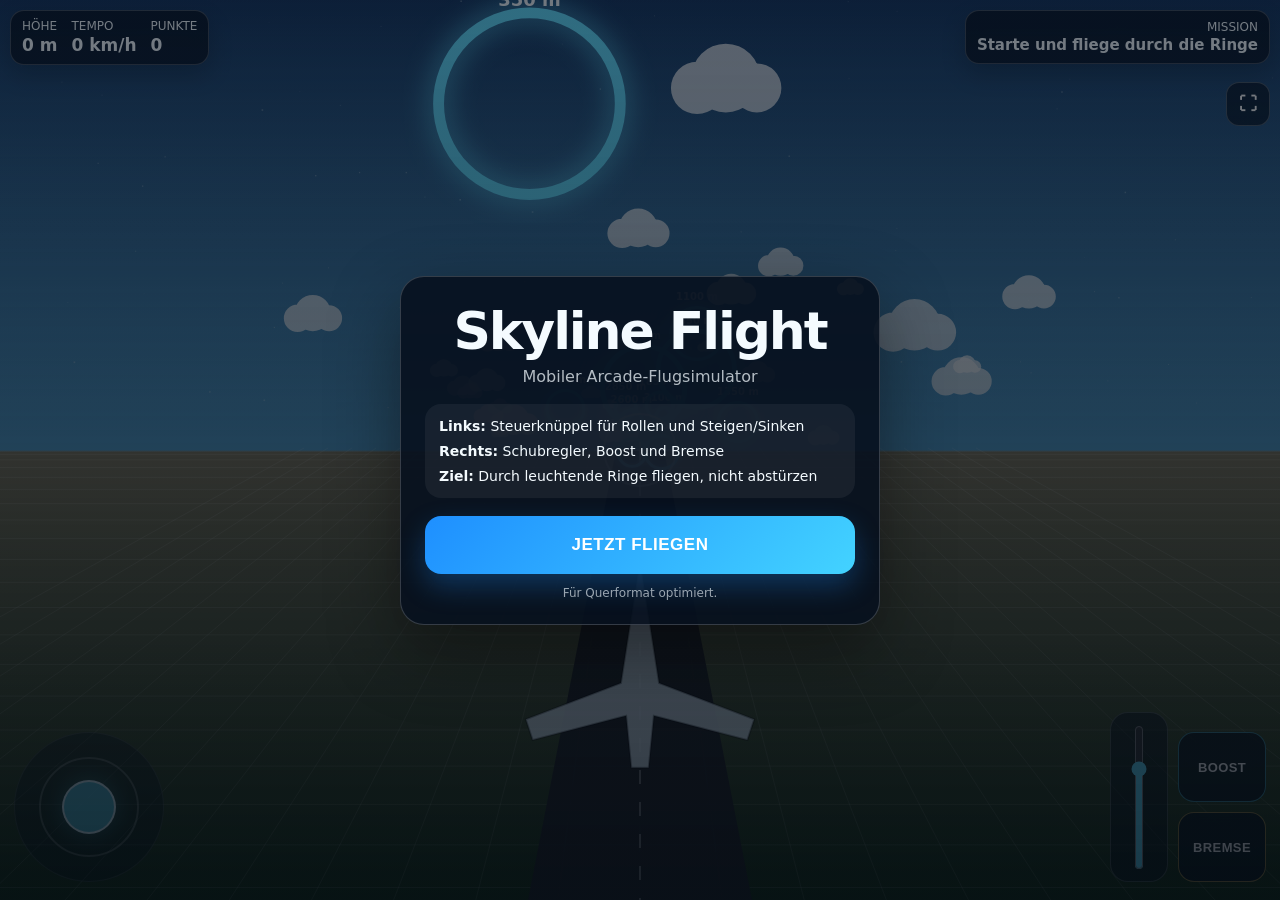
==== flugsimulator/index.html @ 81678285 "Mobiler Flugsimulator hinzufügen" ====
<!doctype html>
<html lang="de">
<head>
<meta charset="utf-8">
<meta name="viewport" content="width=device-width, initial-scale=1, viewport-fit=cover, user-scalable=no">
<meta name="theme-color" content="#07111f">
<meta name="apple-mobile-web-app-capable" content="yes">
<meta name="apple-mobile-web-app-status-bar-style" content="black-translucent">
<title>Skyline Flight</title>
<style>
:root{--ui:rgba(8,18,32,.76);--line:rgba(255,255,255,.22);--text:#f4fbff;--accent:#66e0ff}
*{box-sizing:border-box;-webkit-tap-highlight-color:transparent}
html,body{margin:0;width:100%;height:100%;overflow:hidden;background:#07111f;color:var(--text);font-family:system-ui,-apple-system,BlinkMacSystemFont,"Segoe UI",sans-serif;touch-action:none;overscroll-behavior:none;-webkit-user-select:none;user-select:none}
#game{position:fixed;inset:0;width:100%;height:100%;display:block;background:#07111f}
.hud{position:fixed;inset:0;pointer-events:none}.topbar{position:absolute;top:max(10px,env(safe-area-inset-top));left:10px;right:10px;display:flex;gap:8px;justify-content:space-between;align-items:flex-start}.panel{background:var(--ui);border:1px solid var(--line);backdrop-filter:blur(8px);border-radius:14px;padding:9px 11px;box-shadow:0 10px 25px rgba(0,0,0,.2)}.stats{display:grid;grid-template-columns:repeat(3,auto);gap:8px 14px;font-size:12px;line-height:1.1}.stat b{display:block;font-size:17px;margin-top:3px}.mission{max-width:46vw;font-size:12px;text-align:right}.mission b{display:block;font-size:15px;margin-top:2px}.centerMark{position:absolute;left:50%;top:50%;width:74px;height:74px;transform:translate(-50%,-50%);border:2px solid rgba(255,255,255,.58);border-radius:50%}.centerMark:before,.centerMark:after{content:"";position:absolute;background:rgba(255,255,255,.62)}.centerMark:before{width:92px;height:2px;left:-11px;top:34px}.centerMark:after{width:2px;height:18px;left:34px;top:27px}
.controls{position:fixed;inset:0;pointer-events:none}.stickZone{position:absolute;left:14px;bottom:max(18px,env(safe-area-inset-bottom));width:150px;height:150px;border-radius:50%;background:rgba(8,18,32,.34);border:1px solid rgba(255,255,255,.12);pointer-events:auto}.stickBase{position:absolute;inset:24px;border-radius:50%;border:2px solid rgba(255,255,255,.22)}.stickKnob{position:absolute;left:50%;top:50%;width:54px;height:54px;margin:-27px;border-radius:50%;background:rgba(102,224,255,.75);border:2px solid rgba(255,255,255,.7);box-shadow:0 0 24px rgba(102,224,255,.32)}.rightControls{position:absolute;right:14px;bottom:max(18px,env(safe-area-inset-bottom));display:flex;align-items:flex-end;gap:10px;pointer-events:auto}.throttleWrap{width:58px;height:170px;background:rgba(8,18,32,.5);border:1px solid var(--line);border-radius:18px;padding:10px 12px;display:flex;justify-content:center;align-items:center}input[type=range]{writing-mode:vertical-lr;direction:rtl;width:28px;height:145px;accent-color:var(--accent)}.buttons{display:grid;gap:10px}button{border:1px solid rgba(255,255,255,.25);color:white;background:rgba(8,18,32,.68);backdrop-filter:blur(8px);border-radius:16px;font-weight:800;letter-spacing:.03em}.bigBtn{width:88px;height:70px;font-size:13px}#brakeBtn{border-color:rgba(255,207,102,.55)}#boostBtn{border-color:rgba(102,224,255,.55)}#fullscreenBtn{position:absolute;right:10px;top:82px;width:44px;height:44px;border-radius:13px;pointer-events:auto;font-size:18px}
.overlay{position:fixed;inset:0;display:grid;place-items:center;padding:24px;background:linear-gradient(rgba(3,10,20,.52),rgba(3,10,20,.78));z-index:5}.card{width:min(480px,100%);padding:24px;border-radius:24px;background:rgba(7,17,31,.9);border:1px solid rgba(255,255,255,.18);box-shadow:0 25px 70px rgba(0,0,0,.42);text-align:center}h1{margin:0 0 6px;font-size:clamp(30px,8vw,52px);letter-spacing:-.04em}.subtitle{opacity:.72;margin:0 0 18px}.how{display:grid;gap:9px;text-align:left;margin:18px 0;padding:14px;border-radius:16px;background:rgba(255,255,255,.055);font-size:14px}.start{width:100%;height:58px;background:linear-gradient(135deg,#1e8fff,#43d3ff);border:none;font-size:17px;box-shadow:0 12px 28px rgba(30,143,255,.28)}.small{font-size:12px;opacity:.62;margin-top:12px}.hidden{display:none!important}.message{position:absolute;left:50%;top:18%;transform:translateX(-50%);font-weight:900;font-size:clamp(18px,4.5vw,30px);text-shadow:0 2px 12px black;opacity:0;transition:opacity .2s}.message.show{opacity:1}@media(max-height:600px){.stickZone{width:120px;height:120px}.stickBase{inset:18px}.rightControls{transform:scale(.9);transform-origin:right bottom}.stats{font-size:10px}.stat b{font-size:14px}}
</style>
</head>
<body>
<canvas id="game"></canvas>
<div class="hud"><div class="topbar"><div class="panel stats"><div class="stat">HÖHE<b id="alt">0 m</b></div><div class="stat">TEMPO<b id="speed">0 km/h</b></div><div class="stat">PUNKTE<b id="score">0</b></div></div><div class="panel mission">MISSION<b id="mission">Starte und fliege durch die Ringe</b></div></div><div class="centerMark"></div><div id="message" class="message">CHECKPOINT</div></div>
<div class="controls"><div id="stickZone" class="stickZone"><div class="stickBase"></div><div id="stickKnob" class="stickKnob"></div></div><div class="rightControls"><div class="throttleWrap"><input id="throttle" type="range" min="0" max="100" value="72" aria-label="Schub"></div><div class="buttons"><button id="boostBtn" class="bigBtn">BOOST</button><button id="brakeBtn" class="bigBtn">BREMSE</button></div></div><button id="fullscreenBtn" aria-label="Vollbild">⛶</button></div>
<div id="startOverlay" class="overlay"><div class="card"><h1>Skyline Flight</h1><p class="subtitle">Mobiler Arcade-Flugsimulator</p><div class="how"><div><b>Links:</b> Steuerknüppel für Rollen und Steigen/Sinken</div><div><b>Rechts:</b> Schubregler, Boost und Bremse</div><div><b>Ziel:</b> Durch leuchtende Ringe fliegen, nicht abstürzen</div></div><button id="startBtn" class="start">JETZT FLIEGEN</button><div class="small">Für Querformat optimiert.</div></div></div>
<div id="gameOver" class="overlay hidden"><div class="card"><h1>Flug beendet</h1><p id="finalText" class="subtitle"></p><button id="restartBtn" class="start">NOCHMAL STARTEN</button></div></div>
<script>
(()=>{
const canvas=document.getElementById('game'),ctx=canvas.getContext('2d',{alpha:false}),altEl=document.getElementById('alt'),speedEl=document.getElementById('speed'),scoreEl=document.getElementById('score'),missionEl=document.getElementById('mission'),msgEl=document.getElementById('message'),throttleEl=document.getElementById('throttle'),stickZone=document.getElementById('stickZone'),stickKnob=document.getElementById('stickKnob'),startOverlay=document.getElementById('startOverlay'),gameOver=document.getElementById('gameOver'),finalText=document.getElementById('finalText');
let W=innerWidth,H=innerHeight,dpr=Math.min(devicePixelRatio||1,2),running=false,last=0,score=0,ringsPassed=0,boost=false,braking=false,stick={x:0,y:0,active:false,id:null},clouds=[],rings=[],stars=[],messageTimer=0;
const plane={x:0,y:55,z:0,speed:42,yaw:0,pitch:0,roll:0,vy:0};
function resize(){W=innerWidth;H=innerHeight;dpr=Math.min(devicePixelRatio||1,2);canvas.width=W*dpr;canvas.height=H*dpr;canvas.style.width=W+'px';canvas.style.height=H+'px';ctx.setTransform(dpr,0,0,dpr,0,0)}addEventListener('resize',resize,{passive:true});resize();
const rand=(a,b)=>a+Math.random()*(b-a);function makeRing(z){return{x:rand(-180,180),y:rand(45,210),z,rad:rand(26,42),hit:false}}
function resetWorld(){Object.assign(plane,{x:0,y:55,z:0,speed:42,yaw:0,pitch:0,roll:0,vy:0});score=0;ringsPassed=0;throttleEl.value=72;clouds=Array.from({length:26},()=>({x:rand(-420,420),y:rand(70,260),z:rand(250,2200),s:rand(18,55)}));rings=[];for(let i=0;i<12;i++)rings.push(makeRing(350+i*250));stars=Array.from({length:70},()=>({x:Math.random(),y:Math.random()*.46,r:rand(.4,1.6)}))}
function project(wx,wy,wz){const dx=wx-plane.x,dy=wy-plane.y,dz=wz-plane.z,sy=Math.sin(-plane.yaw),cy=Math.cos(-plane.yaw);let x=dx*cy-dz*sy,z=dx*sy+dz*cy;const sr=Math.sin(-plane.roll),cr=Math.cos(-plane.roll);let x2=x*cr-dy*sr,y2=x*sr+dy*cr;const sp=Math.sin(-plane.pitch),cp=Math.cos(-plane.pitch);let y=y2*cp-z*sp,z2=y2*sp+z*cp;if(z2<8)return null;const f=Math.min(W,H)*.92;return{x:W/2+x2*f/z2,y:H/2-y*f/z2,z:z2,scale:f/z2}}
function drawSky(){const horizon=H/2+plane.pitch*H*.7,g=ctx.createLinearGradient(0,0,0,H);g.addColorStop(0,'#17365f');g.addColorStop(Math.max(0,Math.min(1,horizon/H)),'#5aa9d6');g.addColorStop(Math.max(0,Math.min(1,(horizon+2)/H)),'#887f62');g.addColorStop(1,'#173313');ctx.fillStyle=g;ctx.fillRect(0,0,W,H);ctx.save();ctx.globalAlpha=.25;ctx.fillStyle='white';for(const s of stars)ctx.fillRect(s.x*W,s.y*H,s.r,s.r);ctx.restore();drawGroundGrid(horizon)}
function drawGroundGrid(horizon){ctx.save();ctx.strokeStyle='rgba(255,255,255,.12)';ctx.lineWidth=1;ctx.translate(W/2,horizon);ctx.rotate(-plane.roll);for(let i=1;i<24;i++){const t=i/24,y=t*t*(H-horizon+180);ctx.beginPath();ctx.moveTo(-W*1.5,y);ctx.lineTo(W*1.5,y);ctx.stroke()}for(let i=-14;i<=14;i++){ctx.beginPath();ctx.moveTo(i*24,-2);ctx.lineTo(i*140,H);ctx.stroke()}ctx.fillStyle='rgba(35,35,38,.92)';ctx.beginPath();ctx.moveTo(-24,0);ctx.lineTo(24,0);ctx.lineTo(200,H);ctx.lineTo(-200,H);ctx.closePath();ctx.fill();ctx.strokeStyle='rgba(255,255,255,.7)';ctx.setLineDash([14,18]);ctx.beginPath();ctx.moveTo(0,0);ctx.lineTo(0,H);ctx.stroke();ctx.restore()}
function drawCloud(c){const p=project(c.x,c.y,c.z);if(!p||p.x<-160||p.x>W+160||p.y<-100||p.y>H+100)return;const s=c.s*p.scale;ctx.save();ctx.globalAlpha=Math.min(.7,.16+p.scale*.7);ctx.fillStyle='white';ctx.beginPath();ctx.arc(p.x-s*.35,p.y,s*.32,0,Math.PI*2);ctx.arc(p.x,p.y-s*.12,s*.42,0,Math.PI*2);ctx.arc(p.x+s*.38,p.y,s*.3,0,Math.PI*2);ctx.fill();ctx.restore()}
function drawRing(r){const p=project(r.x,r.y,r.z);if(!p||p.scale<.04)return;const rr=r.rad*p.scale;if(rr<2||rr>W*1.3)return;ctx.save();ctx.lineWidth=Math.max(3,rr*.12);ctx.strokeStyle=r.hit?'rgba(110,255,170,.9)':'rgba(102,224,255,.95)';ctx.shadowColor=r.hit?'#7dffb0':'#66e0ff';ctx.shadowBlur=Math.min(28,rr*.5);ctx.beginPath();ctx.arc(p.x,p.y,rr,0,Math.PI*2);ctx.stroke();ctx.shadowBlur=0;ctx.fillStyle='rgba(255,255,255,.9)';ctx.font=`700 ${Math.max(10,Math.min(18,rr*.24))}px system-ui`;ctx.textAlign='center';ctx.fillText(Math.max(0,Math.round((r.z-plane.z)/10))+'0 m',p.x,p.y-rr-7);ctx.restore()}
function drawAircraft(){const cx=W/2,cy=H*.73;ctx.save();ctx.translate(cx,cy);ctx.rotate(-plane.roll*.5);const s=Math.min(W,H)/520;ctx.fillStyle='rgba(220,235,244,.9)';ctx.beginPath();ctx.moveTo(0,-56*s);ctx.lineTo(11*s,15*s);ctx.lineTo(66*s,36*s);ctx.lineTo(62*s,48*s);ctx.lineTo(8*s,34*s);ctx.lineTo(5*s,64*s);ctx.lineTo(-5*s,64*s);ctx.lineTo(-8*s,34*s);ctx.lineTo(-62*s,48*s);ctx.lineTo(-66*s,36*s);ctx.lineTo(-11*s,15*s);ctx.closePath();ctx.fill();ctx.strokeStyle='rgba(0,0,0,.3)';ctx.lineWidth=2;ctx.stroke();ctx.restore()}
function update(dt){const throttle=+throttleEl.value/100,target=18+throttle*62+(boost?28:0)-(braking?24:0);plane.speed+=(target-plane.speed)*dt*1.6;plane.speed=Math.max(10,Math.min(108,plane.speed));const pitchTarget=-stick.y*.48,rollTarget=stick.x*.8;plane.pitch+=(pitchTarget-plane.pitch)*dt*2.7;plane.roll+=(rollTarget-plane.roll)*dt*3.6;plane.yaw+=Math.sin(plane.roll)*dt*.52;plane.vy+=(Math.sin(plane.pitch)*plane.speed*.8-6.6)*dt;plane.vy*=Math.pow(.56,dt);plane.y+=plane.vy*dt;plane.x+=Math.sin(plane.yaw)*plane.speed*dt;plane.z+=Math.cos(plane.yaw)*plane.speed*dt;if(Math.abs(plane.x)>420)plane.x*=.995;for(const c of clouds)if(c.z<plane.z-120){c.z+=2300;c.x=rand(-420,420);c.y=rand(70,260)}for(const r of rings){if(!r.hit&&Math.abs(r.z-plane.z)<18&&Math.hypot(r.x-plane.x,r.y-plane.y)<r.rad*.9){r.hit=true;ringsPassed++;score+=100+Math.round(plane.speed);showMessage('CHECKPOINT +'+(100+Math.round(plane.speed)));if(ringsPassed===12)endGame(true)}if(r.z<plane.z-120&&!r.hit){score=Math.max(0,score-20);r.z+=3000;r.x=rand(-180,180);r.y=rand(45,210)}}if(plane.y<3)endGame(false);if(plane.y>450){plane.y=450;plane.vy=-10}if(messageTimer>0){messageTimer-=dt;if(messageTimer<=0)msgEl.classList.remove('show')}altEl.textContent=Math.max(0,Math.round(plane.y))+' m';speedEl.textContent=Math.round(plane.speed*3.6)+' km/h';scoreEl.textContent=score;missionEl.textContent=`${ringsPassed}/12 Ringe`}
function draw(){drawSky();clouds.sort((a,b)=>b.z-a.z).forEach(drawCloud);rings.slice().sort((a,b)=>b.z-a.z).forEach(drawRing);drawAircraft()}function loop(t){if(!running)return;const dt=Math.min(.033,(t-last)/1000||.016);last=t;update(dt);draw();requestAnimationFrame(loop)}function showMessage(txt){msgEl.textContent=txt;msgEl.classList.add('show');messageTimer=1.3;if(navigator.vibrate)navigator.vibrate(35)}
function startGame(e){if(e)e.preventDefault();resetWorld();running=true;last=performance.now();startOverlay.classList.add('hidden');gameOver.classList.add('hidden');requestAnimationFrame(loop)}function endGame(won){if(!running)return;running=false;finalText.textContent=won?`Mission geschafft · ${score} Punkte`:`Absturz · ${score} Punkte · ${ringsPassed}/12 Ringe`;gameOver.classList.remove('hidden');if(navigator.vibrate)navigator.vibrate([120,70,180])}
for(const id of ['startBtn','restartBtn']){const b=document.getElementById(id);b.addEventListener('click',startGame);b.addEventListener('touchend',startGame,{passive:false})}
function updateStick(e){const r=stickZone.getBoundingClientRect(),cx=r.left+r.width/2,cy=r.top+r.height/2;let dx=e.clientX-cx,dy=e.clientY-cy;const max=r.width*.33,m=Math.hypot(dx,dy);if(m>max){dx=dx/m*max;dy=dy/m*max}stick.x=dx/max;stick.y=dy/max;stickKnob.style.transform=`translate(${dx}px,${dy}px)`}stickZone.addEventListener('pointerdown',e=>{stick.active=true;stick.id=e.pointerId;stickZone.setPointerCapture(e.pointerId);updateStick(e)});stickZone.addEventListener('pointermove',e=>{if(stick.active&&e.pointerId===stick.id)updateStick(e)});function releaseStick(e){if(e&&stick.id!==e.pointerId)return;stick.active=false;stick.id=null;stick.x=0;stick.y=0;stickKnob.style.transform='translate(0,0)'}stickZone.addEventListener('pointerup',releaseStick);stickZone.addEventListener('pointercancel',releaseStick);
const boostBtn=document.getElementById('boostBtn'),brakeBtn=document.getElementById('brakeBtn');function hold(btn,on,off){btn.addEventListener('pointerdown',e=>{btn.setPointerCapture(e.pointerId);on()});btn.addEventListener('pointerup',off);btn.addEventListener('pointercancel',off)}hold(boostBtn,()=>boost=true,()=>boost=false);hold(brakeBtn,()=>braking=true,()=>braking=false);document.getElementById('fullscreenBtn').addEventListener('click',async()=>{try{if(!document.fullscreenElement&&document.documentElement.requestFullscreen)await document.documentElement.requestFullscreen();else if(document.exitFullscreen)await document.exitFullscreen()}catch(e){}});
resetWorld();draw();
})();
</script>
</body>
</html>
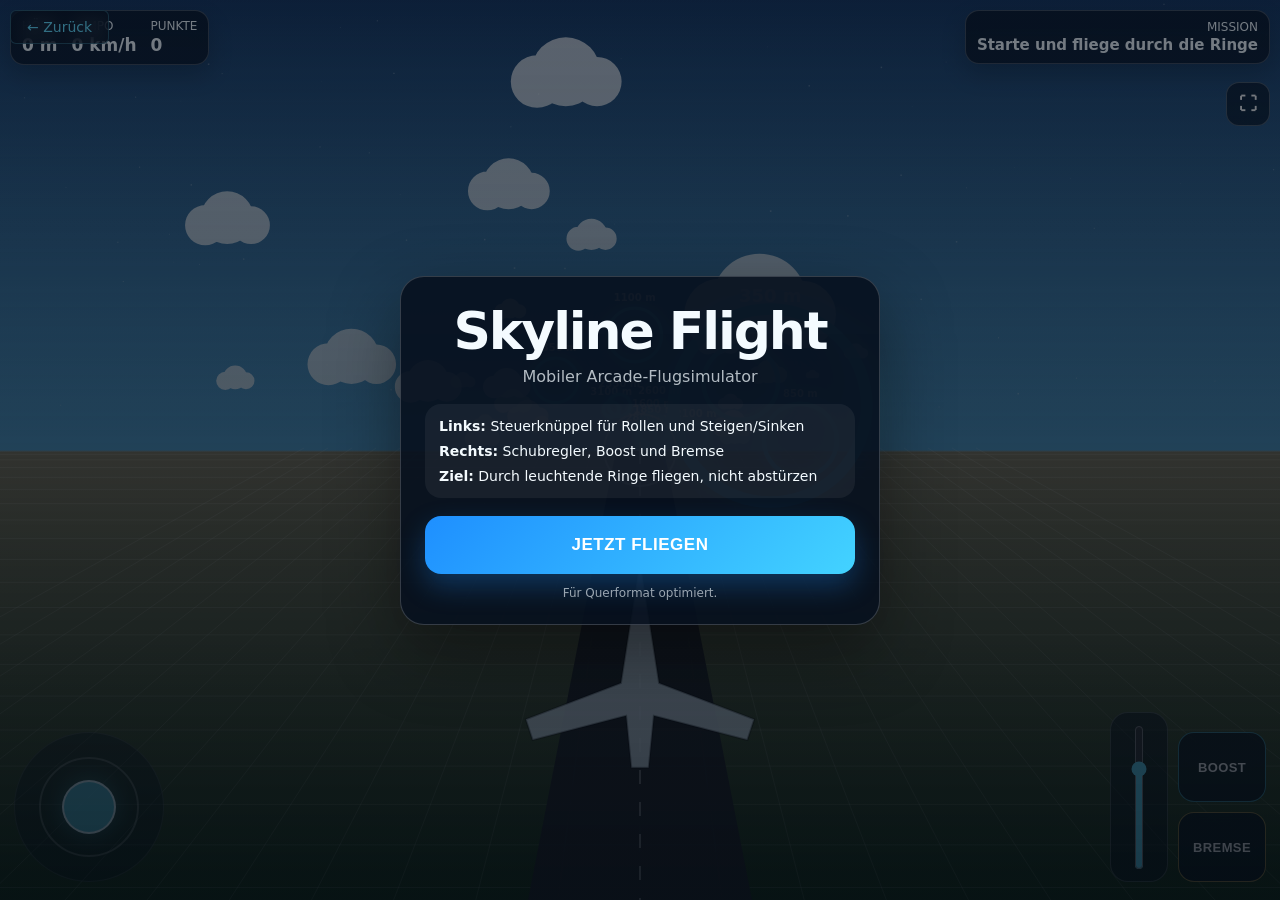
==== commit 162eb0e7: "🚀 Komplettes AYTO Games Projekt fertiggestellt Features: • Professionelle Landing Page mit modernem " ====
--- a/flugsimulator/index.html
+++ b/flugsimulator/index.html
@@ -20,7 +20,7 @@
 <body>
 <canvas id="game"></canvas>
 <div class="hud"><div class="topbar"><div class="panel stats"><div class="stat">HÖHE<b id="alt">0 m</b></div><div class="stat">TEMPO<b id="speed">0 km/h</b></div><div class="stat">PUNKTE<b id="score">0</b></div></div><div class="panel mission">MISSION<b id="mission">Starte und fliege durch die Ringe</b></div></div><div class="centerMark"></div><div id="message" class="message">CHECKPOINT</div></div>
-<div class="controls"><div id="stickZone" class="stickZone"><div class="stickBase"></div><div id="stickKnob" class="stickKnob"></div></div><div class="rightControls"><div class="throttleWrap"><input id="throttle" type="range" min="0" max="100" value="72" aria-label="Schub"></div><div class="buttons"><button id="boostBtn" class="bigBtn">BOOST</button><button id="brakeBtn" class="bigBtn">BREMSE</button></div></div><button id="fullscreenBtn" aria-label="Vollbild">⛶</button></div>
+<div class="controls"><div id="stickZone" class="stickZone"><div class="stickBase"></div><div id="stickKnob" class="stickKnob"></div></div><div class="rightControls"><div class="throttleWrap"><input id="throttle" type="range" min="0" max="100" value="72" aria-label="Schub"></div><div class="buttons"><button id="boostBtn" class="bigBtn">BOOST</button><button id="brakeBtn" class="bigBtn">BREMSE</button></div></div><a href="/" style="position:absolute;left:10px;top:10px;color:var(--accent);text-decoration:none;font-size:14px;padding:8px 16px;border:1px solid rgba(102,224,255,.3);border-radius:6px;z-index:10;background:rgba(8,18,32,.6);backdrop-filter:blur(8px);transition:all .2s;" onmouseover="this.style.borderColor='rgba(102,224,255,.6)'" onmouseout="this.style.borderColor='rgba(102,224,255,.3)'">← Zurück</a><button id="fullscreenBtn" aria-label="Vollbild">⛶</button></div>
 <div id="startOverlay" class="overlay"><div class="card"><h1>Skyline Flight</h1><p class="subtitle">Mobiler Arcade-Flugsimulator</p><div class="how"><div><b>Links:</b> Steuerknüppel für Rollen und Steigen/Sinken</div><div><b>Rechts:</b> Schubregler, Boost und Bremse</div><div><b>Ziel:</b> Durch leuchtende Ringe fliegen, nicht abstürzen</div></div><button id="startBtn" class="start">JETZT FLIEGEN</button><div class="small">Für Querformat optimiert.</div></div></div>
 <div id="gameOver" class="overlay hidden"><div class="card"><h1>Flug beendet</h1><p id="finalText" class="subtitle"></p><button id="restartBtn" class="start">NOCHMAL STARTEN</button></div></div>
 <script>
